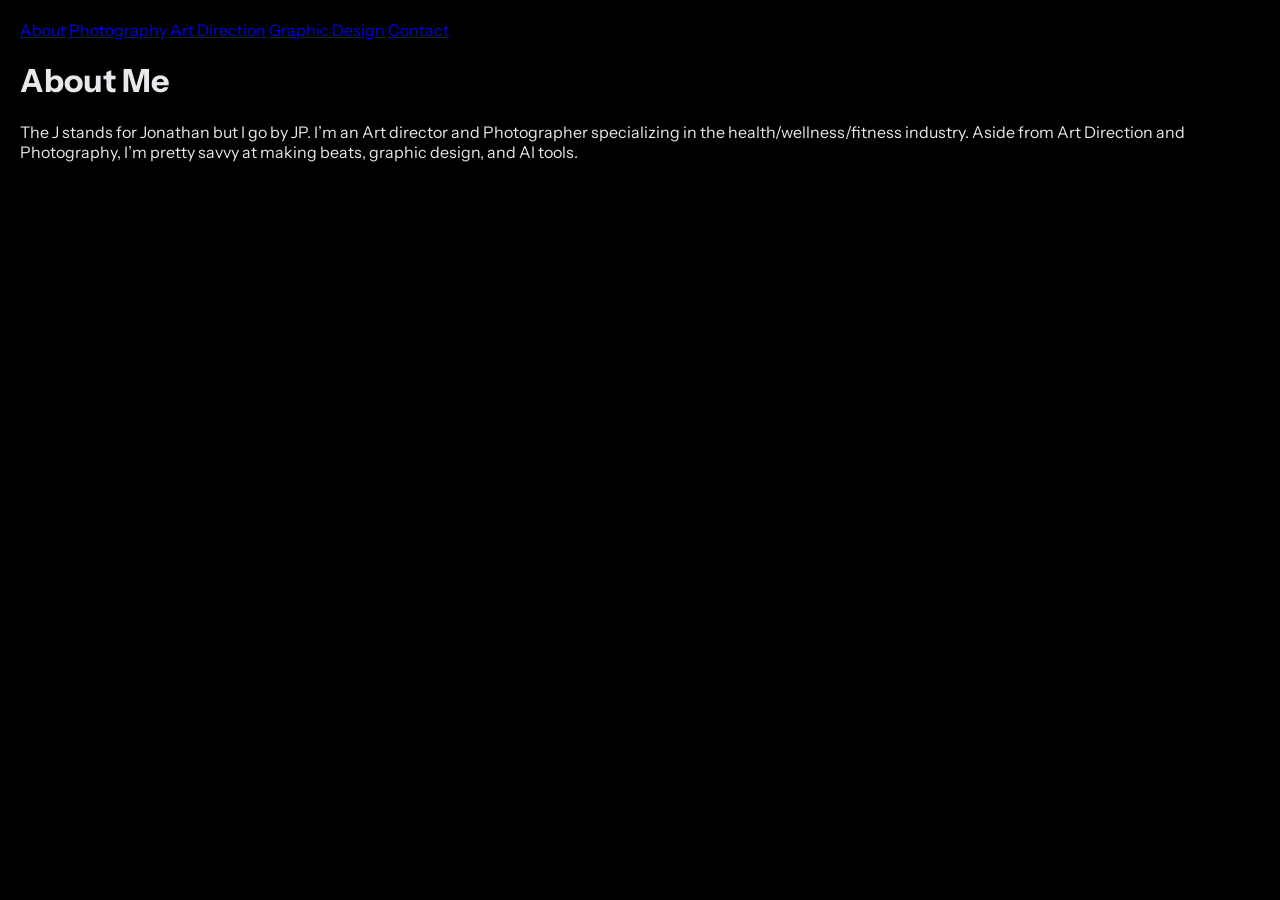
==== Midterm/index.html @ 3d34128b "midterm assignment" ====
<!DOCTYPE html>

<html>

<head>

    <title>J.Padrino</title>
    <meta name="description" content="Portfolio site for Jonathan Padrino">
    <meta name="author" content="Jonathan Padrino">
    <meta name="keywords" content="portfolio, photography, art director, graphic designer">
    <meta charset="UTF-8">

    <link rel="stylesheet" href="midtermstyle.css">
    <link rel="stylesheet" href="midtermmobile.css">

    </head>

    <body>

        <nav>
            <a href="#about">About</a>
            <a href="#photography">Photography</a>
            <a href="#art direction">Art Direction</a>
            <a href="#graphic design">Graphic Design</a>
            <a href="#contact">Contact</a>
            </nav>
    <header>

        <h1>About Me</h1>
        <p>The J stands for Jonathan but I go by JP. I’m an Art director and Photographer specializing in the health/wellness/fitness industry. Aside from Art Direction and Photography, I’m pretty savvy at making beats, graphic design, and AI tools.</p>

    </header>

    
            
<main>


    
</main>



    </body>



</html>
---- Midterm/midtermstyle.css ----
@import url('https://fonts.googleapis.com/css2?family=Gotu&family=Instrument+Sans:ital,wght@0,400..700;1,400..700&family=Playfair+Display:ital,wght@0,400..900;1,400..900&family=Raleway:ital,wght@0,100..900;1,100..900&display=swap');

body {
    background-color: #000000;
    color: #e9e7ec;
    font-family: "Instrument Sans", Arial, Helvetica, sans-serif;
    margin: 20px;

}
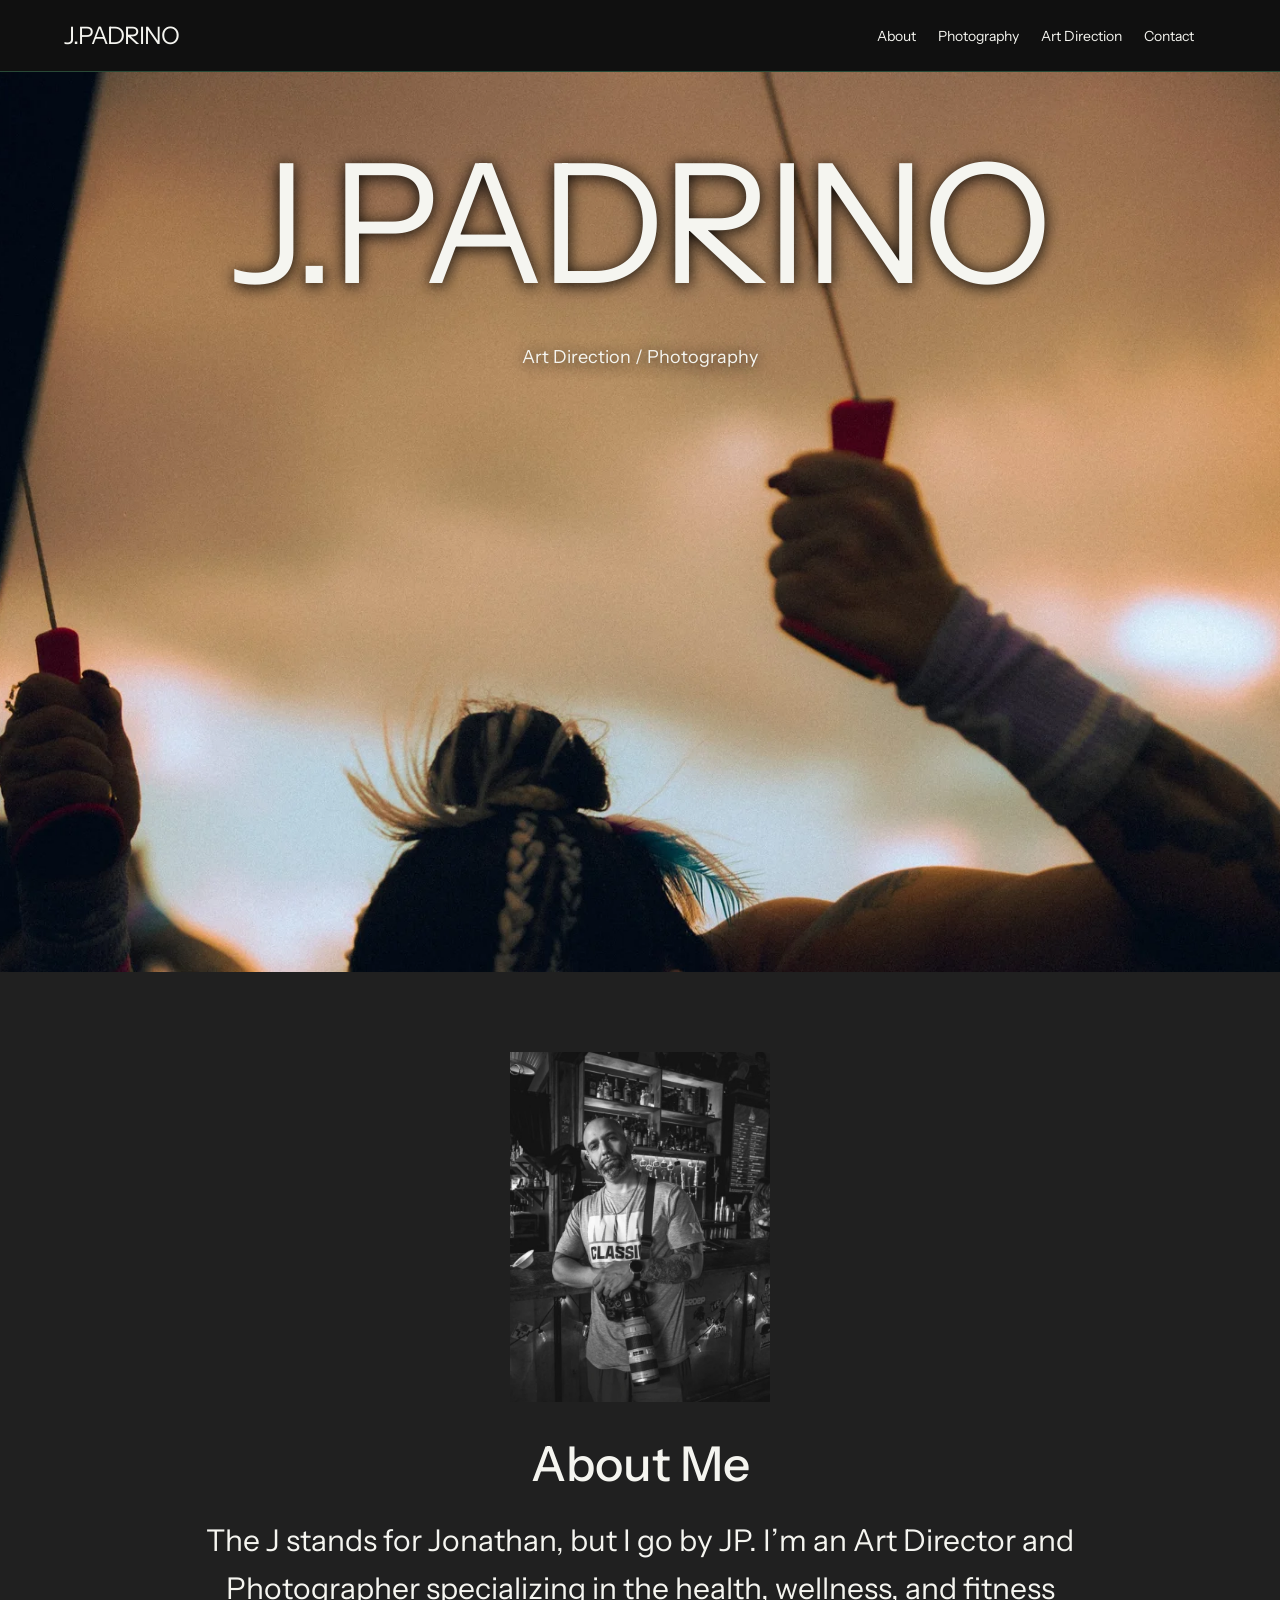
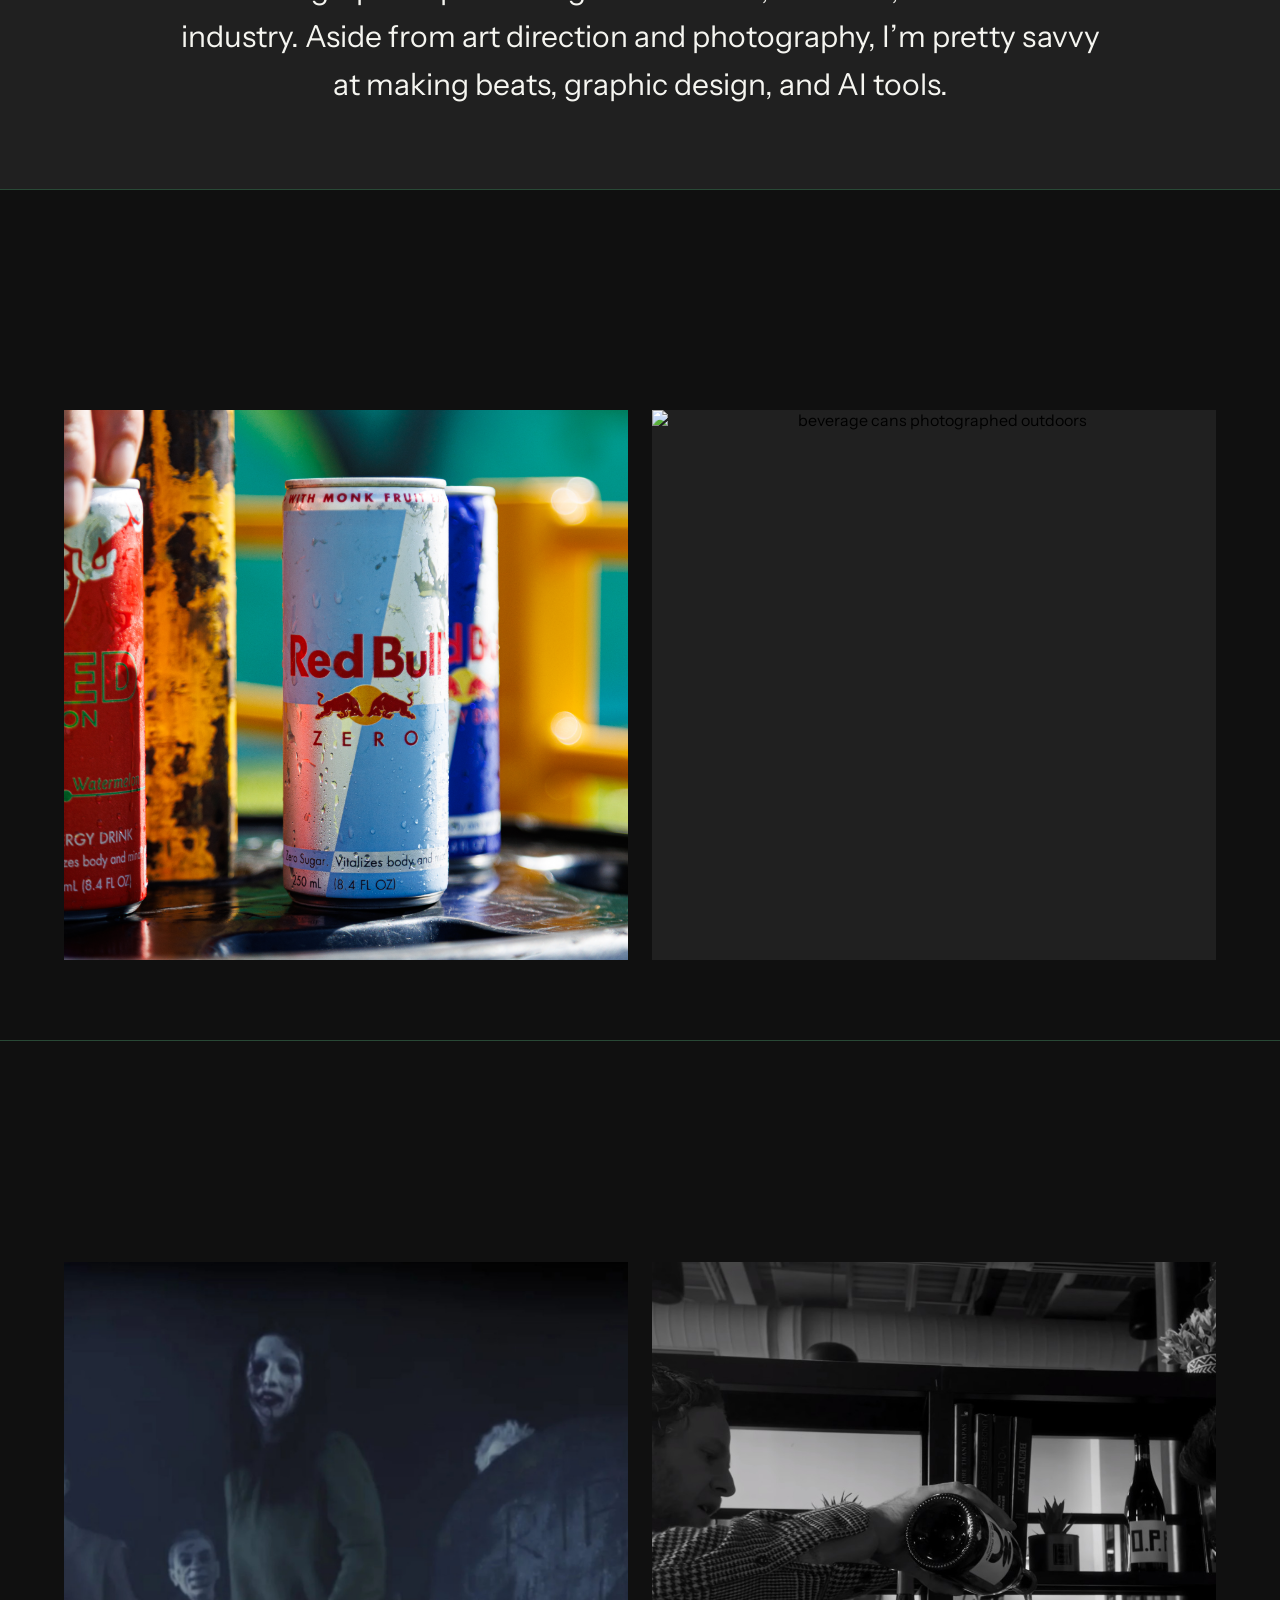
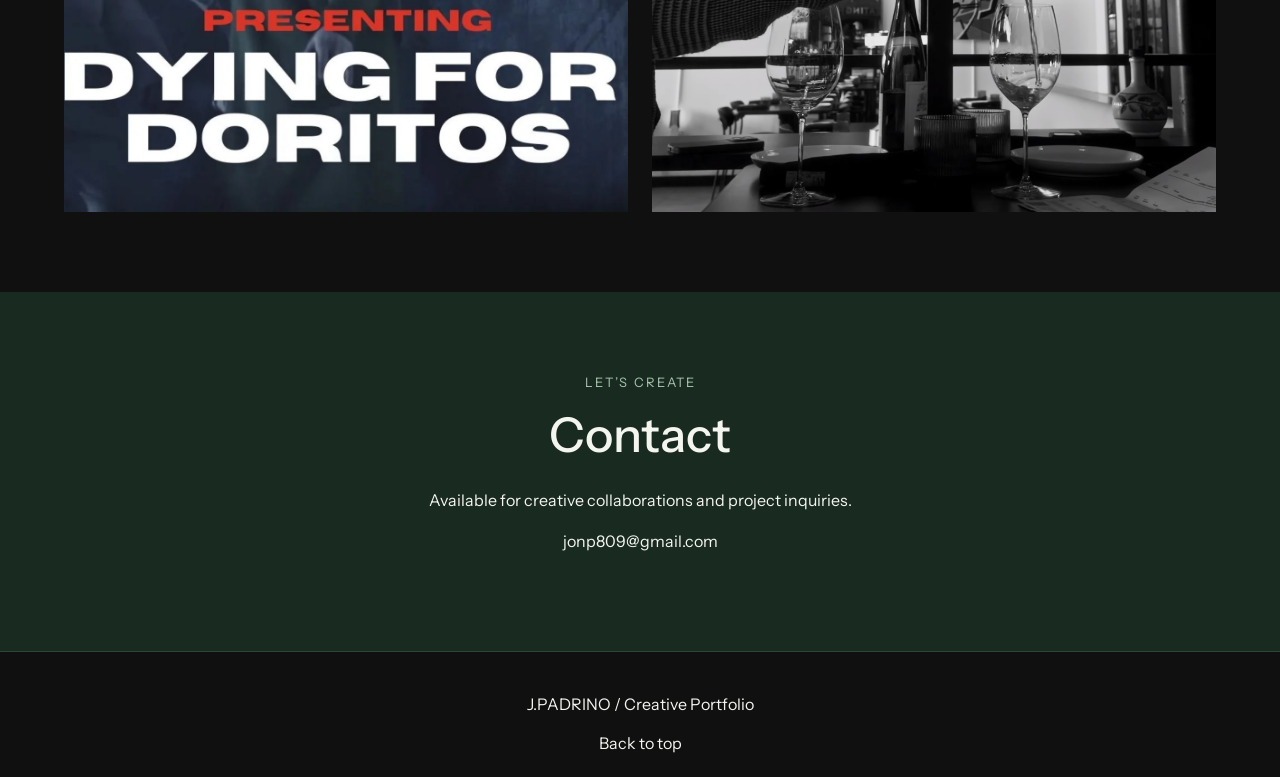
==== commit 81f55350: "midterm rubric" ====
--- a/Midterm/index.html
+++ b/Midterm/index.html
@@ -1,48 +1,238 @@
 <!DOCTYPE html>
-
-<html>
+<html lang="en">
 
 <head>
-
-    <title>J.Padrino</title>
-    <meta name="description" content="Portfolio site for Jonathan Padrino">
-    <meta name="author" content="Jonathan Padrino">
-    <meta name="keywords" content="portfolio, photography, art director, graphic designer">
-    <meta charset="UTF-8">
-
-    <link rel="stylesheet" href="midtermstyle.css">
-    <link rel="stylesheet" href="midtermmobile.css">
-
-    </head>
-
-    <body>
-
-        <nav>
-            <a href="#about">About</a>
-            <a href="#photography">Photography</a>
-            <a href="#art direction">Art Direction</a>
-            <a href="#graphic design">Graphic Design</a>
-            <a href="#contact">Contact</a>
-            </nav>
-    <header>
-
-        <h1>About Me</h1>
-        <p>The J stands for Jonathan but I go by JP. I’m an Art director and Photographer specializing in the health/wellness/fitness industry. Aside from Art Direction and Photography, I’m pretty savvy at making beats, graphic design, and AI tools.</p>
-
-    </header>
-
-    
-            
-<main>
-
-
-    
-</main>
-
-
-
-    </body>
-
-
-
+  <meta charset="UTF-8">
+
+  <meta
+    name="viewport"
+    content="width=device-width, initial-scale=1.0"
+  >
+
+  <title>J.Padrino | Creative Portfolio</title>
+
+  <meta
+    name="description"
+    content="Jonathan Padrino's photography and art direction portfolio."
+  >
+
+  <meta name="author" content="Jonathan Padrino">
+
+  <meta
+    name="keywords"
+    content="portfolio, photography, art direction"
+  >
+
+  <link rel="stylesheet" href="midtermstyle.css">
+  <link rel="stylesheet" href="midtermmobile.css">
+</head>
+
+<body id="top">
+
+ <nav class="site-nav">
+
+  <a href="#top" id="navName" class="nav-name">
+    J.PADRINO
+  </a>
+
+  <div class="nav-links">
+    <a href="#about">About</a>
+    <a href="#photography">Photography</a>
+    <a href="#art-direction">Art Direction</a>
+    <a href="#contact">Contact</a>
+  </div>
+
+</nav>
+
+  <header id="hero" class="hero">
+
+    <img
+      class="hero-image"
+      src="images/hero.jpg"
+      alt="Opening photograph from Jonathan Padrino's portfolio"
+    >
+
+    <div class="hero-content">
+      <h1>J.PADRINO</h1>
+      <p>Art Direction / Photography</p>
+    </div>
+
+  </header>
+
+  <main>
+
+    <section id="about" class="about-section">
+
+      <img
+        id="aboutPhoto"
+        class="portrait"
+        src="images/portrait.jpg"
+        alt="Jonathan Padrino"
+      >
+
+      <h2 id="aboutTitle">About Me</h2>
+
+      <p id="aboutText" class="about-copy">
+        The J stands for Jonathan, but I go by JP.
+        I’m an Art Director and Photographer specializing
+        in the health, wellness, and fitness industry.
+        Aside from art direction and photography, I’m
+        pretty savvy at making beats, graphic design,
+        and AI tools.
+      </p>
+
+    </section>
+
+    <section id="photography" class="work-section">
+
+      <div class="section-heading">
+
+        <h2>Photography</h2>
+
+        <p class="section-description">
+          A selection of my photography exploring movement,
+          people, and the health, wellness, and fitness world.
+        </p>
+
+      </div>
+
+      <div class="project-grid">
+
+        <figure class="project-card">
+          <button
+            class="image-button"
+            type="button"
+            aria-label="Enlarge fitness photograph"
+          >
+            <img
+              src="images/photography-1.jpg"
+              alt="Fitness equipment and beverage cans photographed outdoors"
+              loading="lazy"
+            >
+          </button>
+        </figure>
+
+        <figure class="project-card">
+          <button
+            class="image-button"
+            type="button"
+            aria-label="Enlarge beverage can photograph"
+          >
+            <img
+              src="images/photography-2.jpg"
+              alt="beverage cans photographed outdoors"
+              loading="lazy"
+            >
+          </button>
+        </figure>
+
+      </div>
+
+    </section>
+
+    <section id="art-direction" class="work-section">
+
+      <div class="section-heading">
+
+        <h2>Art Direction</h2>
+
+        <p class="section-description">
+          Selected projects combining concept development,
+          visual storytelling, and creative direction.
+        </p>
+
+      </div>
+
+      <div class="project-grid">
+
+        <figure class="project-card">
+          <button
+            class="image-button"
+            type="button"
+            aria-label="Enlarge first art direction project"
+          >
+            <img
+              src="images/art-direction-1.jpg"
+              alt="Zombies"
+              loading="lazy"
+            >
+          </button>
+        </figure>
+
+        <figure class="project-card">
+          <button
+            class="image-button"
+            type="button"
+            aria-label="Enlarge second art direction project"
+          >
+            <img
+              src="images/art-direction-2.jpg"
+              alt="Black and white wine photography"
+              loading="lazy"
+            >
+          </button>
+        </figure>
+
+      </div>
+
+    </section>
+
+
+    <section id="contact" class="contact-section">
+
+      <p class="section-label">Let’s Create</p>
+
+      <h2>Contact</h2>
+
+      <p>
+        Available for creative collaborations
+        and project inquiries.
+      </p>
+
+      <p>jonp809@gmail.com</p>
+
+    </section>
+
+  </main>
+
+  <footer>
+    <p>J.PADRINO / Creative Portfolio</p>
+    <a href="#top">Back to top</a>
+  </footer>
+
+
+  <dialog
+    id="imageDialog"
+    class="image-dialog"
+    aria-label="Enlarged project image"
+  >
+
+    <button
+      id="closeImageButton"
+      class="close-button"
+      type="button"
+      autofocus
+    >
+      Close ×
+    </button>
+
+    <button
+      id="enlargedImageButton"
+      class="enlarged-image-button"
+      type="button"
+      aria-label="Close enlarged image"
+    >
+      <img
+  id="enlargedImage"
+  src="images/photography-1.jpg"
+  alt="Fitness equipment and beverage cans photographed outdoors"
+>
+    </button>
+
+  </dialog>
+
+<div id="customCursor" class="custom-cursor"></div>
+  <script src="script.js"></script>
+
+</body>
 </html>
--- a/Midterm/midtermstyle.css
+++ b/Midterm/midtermstyle.css
@@ -1,9 +1,359 @@
-@import url('https://fonts.googleapis.com/css2?family=Gotu&family=Instrument+Sans:ital,wght@0,400..700;1,400..700&family=Playfair+Display:ital,wght@0,400..900;1,400..900&family=Raleway:ital,wght@0,100..900;1,100..900&display=swap');
+@import url('https://fonts.googleapis.com/css2?family=Instrument+Sans:wght@400;500;600;700&display=swap');
+
+
+* {
+  box-sizing: border-box;
+}
+
+html {
+  scroll-behavior: smooth;
+  scroll-padding-top: 100px;
+}
 
 body {
-    background-color: #000000;
-    color: #e9e7ec;
-    font-family: "Instrument Sans", Arial, Helvetica, sans-serif;
-    margin: 20px;
-
+  background-color: #101010;
+  color: #f5f5f0;
+  font-family: "Instrument Sans", Arial, Helvetica, sans-serif;
+  margin: 0;
+}
+
+h1 {
+  font-size: clamp(60px, 13vw, 190px);
+  font-weight: 400;
+  letter-spacing: -4px;
+  margin: 0;
+}
+
+h2 {
+  font-size: 48px;
+  font-weight: 500;
+  margin: 0 0 24px;
+}
+
+p {
+  line-height: 1.6;
+}
+
+a {
+  color: inherit;
+  text-decoration: none;
+}
+
+img {
+  display: block;
+  max-width: 100%;
+}
+
+button {
+  font: inherit;
+  cursor: pointer;
+}
+
+section {
+  padding: 80px 5%;
+}
+
+a:focus-visible,
+button:focus-visible {
+  outline: 3px solid #a8c5ae;
+  outline-offset: 5px;
+}
+
+
+.site-nav {
+  display: grid;
+  grid-template-columns: 180px minmax(0, 1fr);
+  align-items: center;
+  gap: 20px;
+
+  position: sticky;
+  top: 0;
+  z-index: 10;
+
+  min-height: 72px;
+  padding: 16px 5%;
+
+  background-color: #101010;
+  border-bottom: 1px solid #294936;
+}
+
+.nav-name {
+  font-size: 24px;
+  letter-spacing: -1px;
+}
+
+.nav-name.is-hidden {
+  visibility: hidden;
+  pointer-events: none;
+}
+
+.nav-links {
+  display: grid;
+  grid-template-columns: repeat(5, auto);
+  justify-content: end;
+  gap: 22px;
+}
+
+.nav-links a {
+  font-size: 14px;
+}
+
+.nav-links a:hover,
+footer a:hover {
+  color: #a8c5ae;
+}
+
+
+.hero {
+  position: relative;
+  min-height: 100vh;
+  background-color: #202020;
+}
+
+.hero-image {
+  position: absolute;
+  width: 100%;
+  height: 100%;
+  object-fit: cover;
+  object-position: center;
+}
+
+.hero-content {
+  position: relative;
+  z-index: 1;
+  padding: 50px 5%;
+  text-align: center;
+  text-shadow: 0 2px 16px #000000;
+}
+
+.hero-content p {
+  font-size: 18px;
+}
+
+.about-section {
+  background-color: #202020;
+  text-align: center;
+}
+
+.portrait {
+  width: 260px;
+  height: 350px;
+  object-fit: cover;
+  margin: 0 auto 32px;
+}
+
+.about-copy {
+  max-width: 950px;
+  margin: 0 auto;
+  font-size: 30px;
+}
+
+
+.reveal-start {
+  opacity: 0;
+  transform: translateY(30px);
+  transition: opacity 900ms ease, transform 900ms ease;
+}
+
+.reveal-start.is-visible {
+  opacity: 1;
+  transform: translateY(0);
+}
+
+.title-letter {
+  display: inline-block;
+  opacity: 0;
+  transform: translateY(20px);
+  transition: opacity 500ms ease, transform 500ms ease;
+}
+
+.title-letter.is-visible {
+  opacity: 1;
+  transform: translateY(0);
+}
+
+
+.work-section {
+  border-top: 1px solid #294936;
+}
+
+.section-heading {
+  display: grid;
+  grid-template-columns: minmax(0, 1fr) minmax(0, 1fr);
+  gap: 60px;
+  align-items: start;
+  margin-bottom: 70px;
+}
+
+.section-heading h2 {
+  font-size: clamp(36px, 4.5vw, 64px);
+  font-weight: 400;
+  text-transform: uppercase;
+  line-height: 1.1;
+  margin: 0;
+}
+
+.section-description {
+  font-size: 22px;
+  line-height: 1.6;
+  margin: 0;
+}
+
+
+.project-grid {
+  display: grid;
+  grid-template-columns: repeat(2, minmax(0, 1fr));
+  gap: 24px;
+}
+
+.project-card {
+  margin: 0;
+  background-color: #202020;
+}
+
+.image-button {
+  display: block;
+  width: 100%;
+  padding: 0;
+  border: 0;
+  background-color: transparent;
+  cursor: zoom-in;
+}
+
+.project-card img {
+  width: 100%;
+  height: 550px;
+  object-fit: cover;
+}
+
+
+.image-dialog {
+  width: min(1200px, 94vw);
+  max-width: 94vw;
+  max-height: 94vh;
+  padding: 18px;
+  border: 1px solid #294936;
+  background-color: #101010;
+  color: #f5f5f0;
+}
+
+.image-dialog::backdrop {
+  background-color: rgba(0, 0, 0, 0.92);
+}
+
+.close-button {
+  display: block;
+  margin: 0 0 16px auto;
+  padding: 10px 16px;
+  border: 1px solid #a8c5ae;
+  background-color: #294936;
+  color: #ffffff;
+}
+
+.close-button:hover {
+  background-color: #365e45;
+}
+
+.enlarged-image-button {
+  display: block;
+  width: 100%;
+  padding: 0;
+  border: 0;
+  background-color: transparent;
+  cursor: zoom-out;
+}
+
+#enlargedImage {
+  width: 100%;
+  height: auto;
+  max-height: 75vh;
+  object-fit: contain;
+}
+
+
+body.image-open {
+  overflow: hidden;
+}
+
+
+.contact-section {
+  background-color: #192b20;
+  text-align: center;
+}
+
+.section-label {
+  color: #a8c5ae;
+  font-size: 13px;
+  letter-spacing: 2px;
+  text-transform: uppercase;
+  margin: 0 0 12px;
+}
+
+footer {
+  padding: 24px 5%;
+  text-align: center;
+  border-top: 1px solid #294936;
+}
+
+/* Small negative-color cursor */
+
+.custom-cursor {
+  display: none;
+  position: fixed;
+  top: 0;
+  left: 0;
+
+  width: 20px;
+  height: 20px;
+
+  background-color: #ffffff;
+  border-radius: 50%;
+
+  transform: translate(-50%, -50%);
+  mix-blend-mode: difference;
+
+  pointer-events: none;
+  z-index: 9999;
+}
+
+
+@media (hover: hover) and (pointer: fine) {
+
+  body.custom-cursor-active,
+  body.custom-cursor-active a,
+  body.custom-cursor-active button {
+    cursor: none;
+  }
+
+  body.custom-cursor-active .custom-cursor {
+    display: block;
+  }
+
+}
+
+body.custom-cursor-active .image-dialog {
+  cursor: auto;
+}
+
+body.custom-cursor-active .image-dialog button {
+  cursor: pointer;
+}
+
+body.custom-cursor-active .enlarged-image-button {
+  cursor: zoom-out;
+}
+
+
+.section-heading.fade-ready {
+  opacity: 0;
+  transform: translateY(25px);
+
+  transition:
+    opacity 800ms ease,
+    transform 800ms ease;
+}
+
+.section-heading.fade-ready.is-visible {
+  opacity: 1;
+  transform: translateY(0);
 }
--- a/Midterm/midtermmobile.css
+++ b/Midterm/midtermmobile.css
@@ -0,0 +1,132 @@
+@media (max-width: 800px) {
+
+  html {
+    scroll-padding-top: 150px;
+  }
+
+  .site-nav {
+    grid-template-columns: 1fr;
+    gap: 12px;
+    padding: 14px 5%;
+  }
+
+  .nav-name {
+    text-align: center;
+  }
+
+  .nav-links {
+    grid-template-columns: repeat(3, 1fr);
+    justify-content: stretch;
+    gap: 12px;
+    text-align: center;
+  }
+
+  .nav-links a {
+    font-size: 12px;
+  }
+
+  .hero {
+    min-height: 100vh;
+  }
+
+  .hero-content {
+    padding-top: 60px;
+  }
+
+  h1 {
+    letter-spacing: -2px;
+  }
+
+  h2 {
+    font-size: 36px;
+  }
+
+  section {
+    padding: 55px 6%;
+  }
+
+  .portrait {
+    width: 220px;
+    height: 290px;
+  }
+
+  .about-copy {
+    font-size: 22px;
+  }
+
+  .section-heading {
+    grid-template-columns: 1fr;
+    gap: 20px;
+    margin-bottom: 35px;
+  }
+
+  .section-heading h2 {
+    font-size: 40px;
+  }
+
+  .section-description {
+    font-size: 18px;
+  }
+
+  .project-grid {
+    grid-template-columns: 1fr;
+  }
+
+  .project-card img {
+    height: 400px;
+  }
+
+  .image-dialog {
+    padding: 12px;
+  }
+
+  .close-button {
+    margin-bottom: 12px;
+  }
+
+}
+
+@media (max-width: 450px) {
+
+  html {
+    scroll-padding-top: 180px;
+  }
+
+  .nav-links {
+    grid-template-columns: repeat(2, 1fr);
+  }
+
+  .hero-content p {
+    font-size: 14px;
+  }
+
+  .section-heading h2 {
+    font-size: 34px;
+  }
+
+  .project-card img {
+    height: 320px;
+  }
+
+}
+
+@media (prefers-reduced-motion: reduce) {
+
+  html {
+    scroll-behavior: auto;
+  }
+
+  .reveal-start,
+  .title-letter {
+    transition: none;
+    transition-delay: 0ms !important;
+    transform: none;
+  }
+
+.section-heading.fade-ready {
+  opacity: 1;
+  transform: none;
+  transition: none;
+}
+
+}
